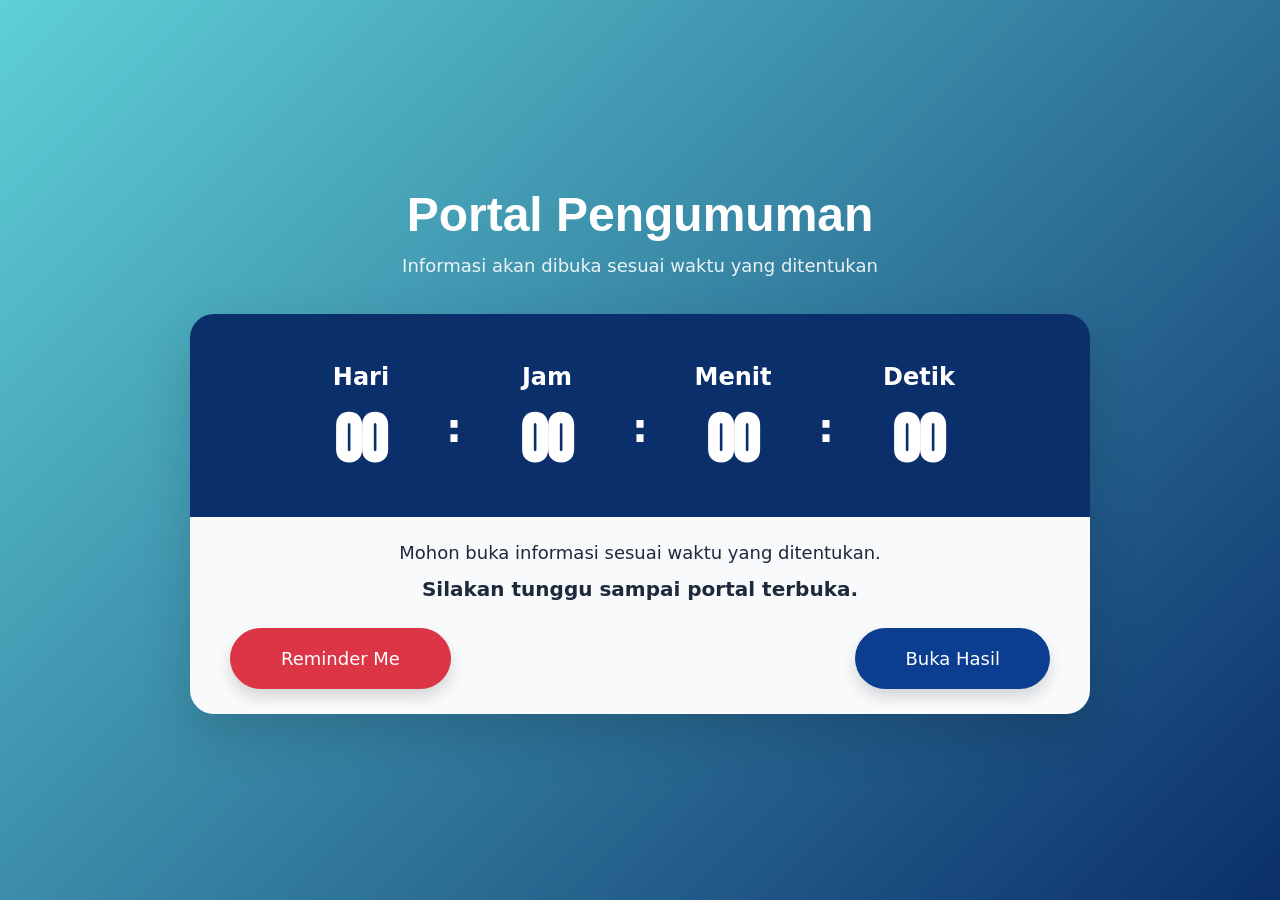
==== index.html @ e4ed670b "move file" ====
<!doctype html>
<html lang="en">
  <head>
    <meta charset="UTF-8" />
    <meta name="viewport" content="width=device-width, initial-scale=1.0" />
    <title>Portal Pengumuman</title>

    <!-- framework -->

    <link
      href="https://cdn.jsdelivr.net/npm/bootstrap@5.0.2/dist/css/bootstrap.min.css"
      rel="stylesheet"
      integrity="sha384-EVSTQN3/azprG1Anm3QDgpJLIm9Nao0Yz1ztcQTwFspd3yD65VohhpuuCOmLASjC"
      crossorigin="anonymous"
    />
    <!-- <script
      src="https://kit.fontawesome.com/YOUR_KIT_CODE.js"
      crossorigin="anonymous"
    ></script> -->

    <!-- font -->
    <link rel="preconnect" href="https://fonts.googleapis.com" />
    <link rel="preconnect" href="https://fonts.gstatic.com" crossorigin />
    <link
      href="https://fonts.googleapis.com/css2?family=Bebas+Neue&family=Orbitron:wght@400..900&display=swap"
      rel="stylesheet"
    />
    <!-- css -->
    <link rel="stylesheet" href="../css/countdown.css" />
  </head>

  <body>
    <!-- countdown section -->

    <div id="countdown" class="countdown">
      <div class="container">
        <div class="text-center hero">
          <h1>Portal Pengumuman</h1>
          <p>Informasi akan dibuka sesuai waktu yang ditentukan</p>
        </div>

        <div class="countdown-card">
          <div class="countdown-top">
            <div class="countdown-wrapper">
              <div class="time-box">
                <p>Hari</p>
                <h2 id="days" class="countdown-number">00</h2>
              </div>

              <div class="separator">:</div>

              <div class="time-box">
                <p>Jam</p>
                <h2 id="hours" class="countdown-number">00</h2>
              </div>

              <div class="separator">:</div>

              <div class="time-box">
                <p>Menit</p>
                <h2 id="minutes" class="countdown-number">00</h2>
              </div>

              <div class="separator">:</div>

              <div class="time-box">
                <p>Detik</p>
                <h2 id="seconds" class="countdown-number">00</h2>
              </div>
            </div>
          </div>

          <div class="countdown-bottom">
            <h5>Mohon buka informasi sesuai waktu yang ditentukan.</h5>

            <p>Silakan tunggu sampai portal terbuka.</p>

            <div class="d-flex justify-content-between mt-4">
              <button class="btn btn-danger btn-lg">Reminder Me</button>

              <button
                id="resultButton"
                class="btn btn-secondary btn-lg"
                disabled>
                Buka Hasil
              </button>
            </div>
          </div>
        </div>
      </div>
    </div>

    <!-- js -->
    <script src="../js/countdown.js"></script>
  </body>
</html>
---- css/countdown.css ----
/* countdown section */
.countdown {
  min-height: 100vh;

  /* background */
  background: linear-gradient(135deg, #5ed0d6, #0b2f6b);
  display: flex;
  justify-content: center;
  align-items: center;
  color: #fff;
}
.hero {
  margin-bottom: 35px;
}

.hero h1 {
  font-size: 48px; 
}

.hero p {
  font-size: 18px;
  opacity: 0.9;
}

.countdown-wrapper{
    display:flex;
    justify-content:center;
    align-items:center;
    gap:40px;
}

.time-box{
    text-align:center;
    width:90px;
}

.time-box p{
    margin-bottom:15px;
    font-size:24px;
    font-weight:600;
}

.countdown-number{
    font-family: 'Bebas Neue', sans-serif;
    font-size: 64px;
    line-height: 1;
    color: transparent;
    -webkit-text-stroke: 2px #fff;
}

.separator{
    font-size:40px;
    font-weight:700;
    color:white;
    margin-top :25px;
}

  /* fonts */
h1 {
  font-family: 'poppins', sans-serif;
  font-weight: 700;
}

/* countdown-card */
.countdown-card {
  max-width: 900px; !important;
  width: 100%;  !important;
  margin:auto;
  border-radius: 24px;
  overflow:hidden;
  box-shadow: 0 20px 50px rgba(0, 0, 0,.15);

}

/* countdown top */
.countdown-top {
  background: #0b2f6b;
  padding:35px 40px;
  color: #fff;

}

.countdown-top h2{
  font-weight:700;
  color: #fff;
}

.countdown-top p {
  margin-top:10px;
  color: #fff;
}

/* countdown bottom */
.countdown-bottom {
  background: #f8fafc;
  padding:25px 40px;
  text-align: center;
}

.countdown-bottom h5{
  font-size: 18px;
  font-weight:500;
  color: #1e293b;
  margin-bottom:8px;
}

.countdown-bottom p {
  margin-top:10px;
  margin-bottom:20px;
  font-size: 20px;
  font-weight:600;
  color: #1e293b;
}

/* btn */
.btn {
  padding: 16px 50px;
  border-radius: 9999px;
  box-shadow:
    0 8px 15px rgba(0,0,0,.15);
    font-size: 18px;
}

.btn-secondary{
    background:#CBD5E1;
    color:#64748B;
}

.btn-open{
    background:#0b3d91;
    color:#fff;
    border:none;
}

.btn-open:hover{
    background:#0a347b;
    color:#fff;
}
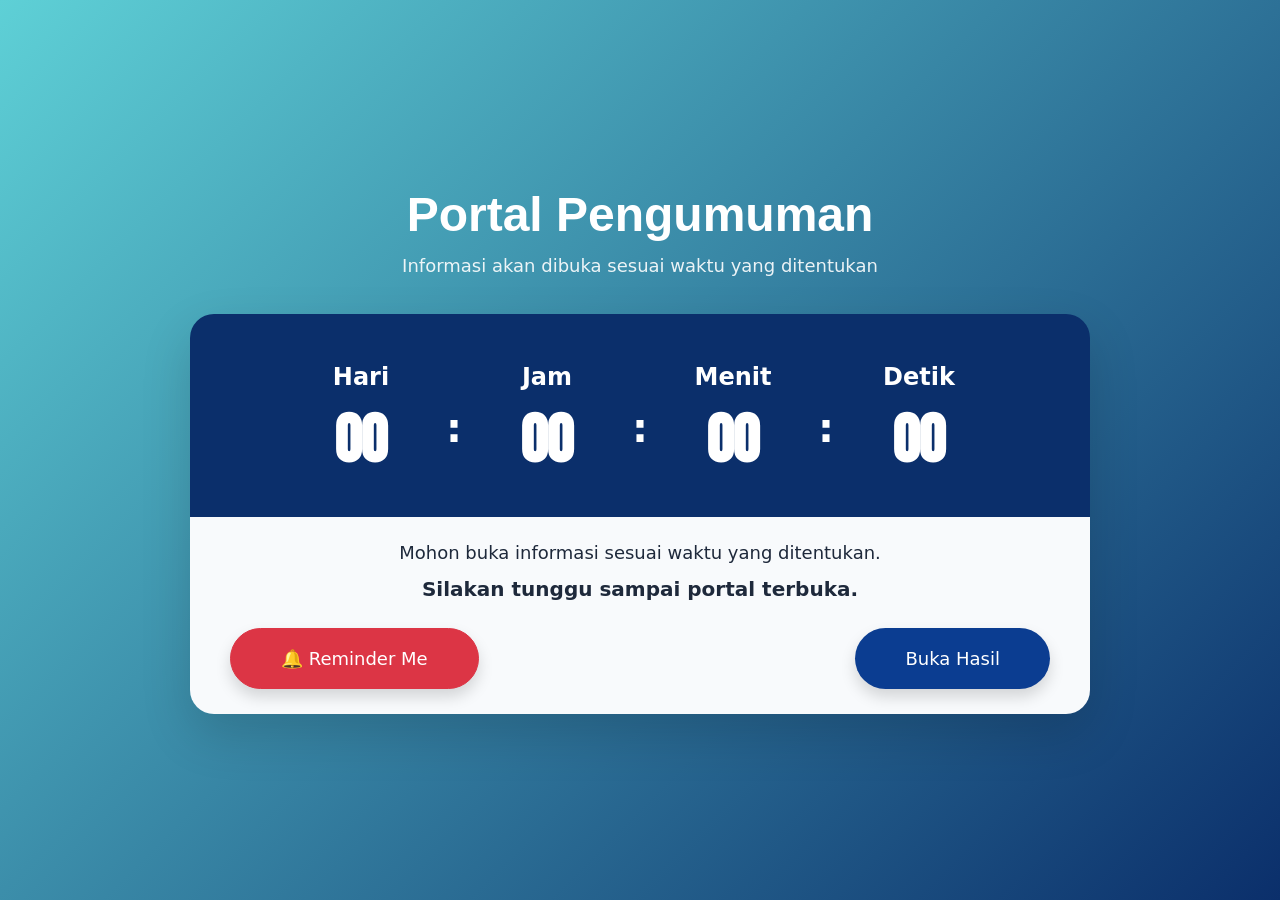
==== commit bba3c713: "test" ====
--- a/index.html
+++ b/index.html
@@ -26,7 +26,7 @@
       rel="stylesheet"
     />
     <!-- css -->
-    <link rel="stylesheet" href="../css/countdown.css" />
+    <link rel="stylesheet" href="./css/countdown.css" />
   </head>
 
   <body>
@@ -76,7 +76,7 @@
             <p>Silakan tunggu sampai portal terbuka.</p>
 
             <div class="d-flex justify-content-between mt-4">
-              <button class="btn btn-danger btn-lg">Reminder Me</button>
+              <button class="btn btn-danger btn-lg" id="reminderBtn">🔔 Reminder Me</button>
 
               <button
                 id="resultButton"
@@ -91,6 +91,6 @@
     </div>
 
     <!-- js -->
-    <script src="../js/countdown.js"></script>
+    <script src="./js/countdown.js"></script>
   </body>
 </html>
